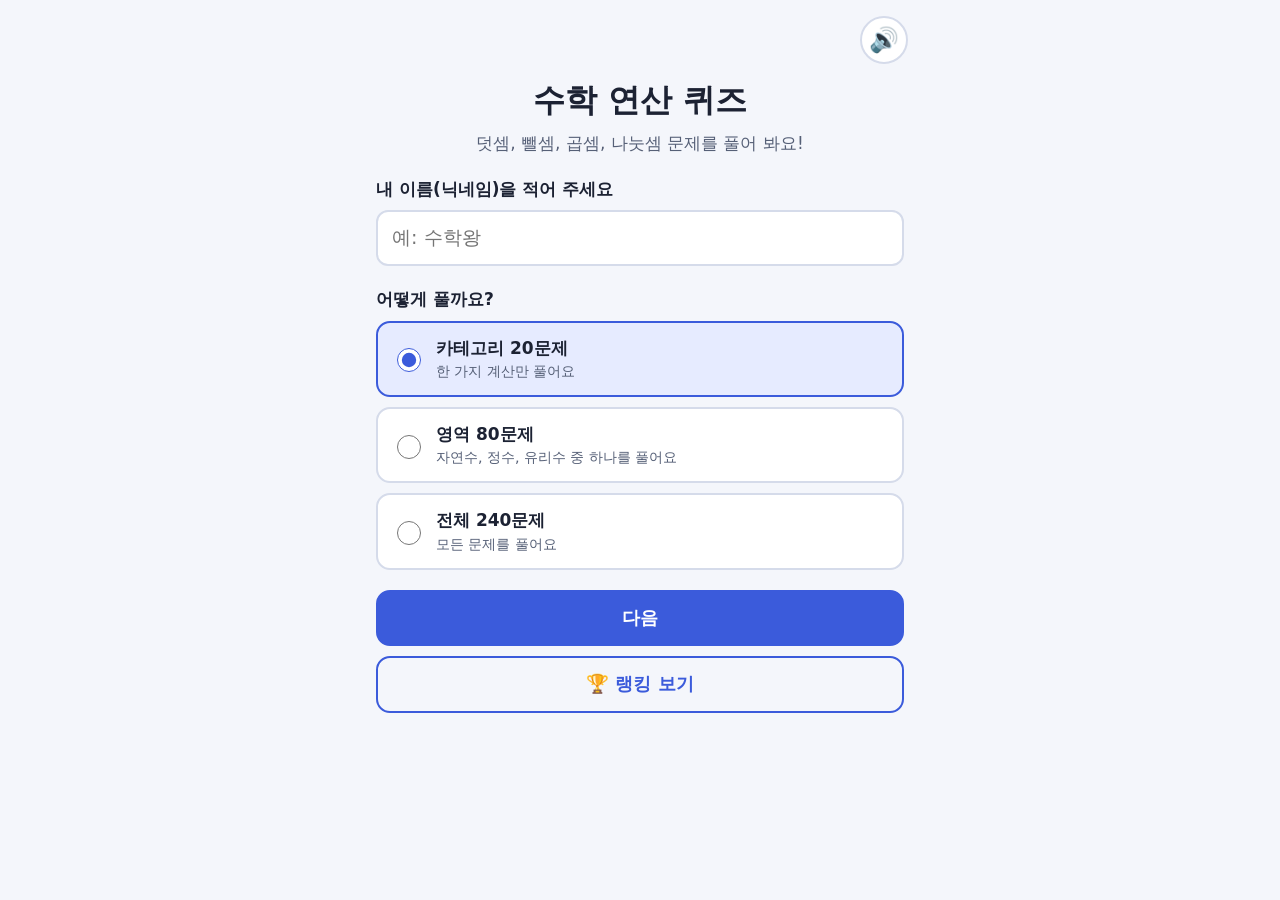
==== index.html @ 0213861a "수학 연산 퀴즈 게임 (PWA) 자연수·정수·유리수 사칙연산 4지선다 퀴즈. 점수·랭킹(localStorage), 틀린 문제 다시 풀기, 효과음, 오프라인 실행(서비스 워커) 포함" ====
<!doctype html>
<html lang="ko">
<head>
<meta charset="utf-8">
<meta name="viewport" content="width=device-width, initial-scale=1, viewport-fit=cover">
<title>수학 연산 퀴즈</title>
<meta name="description" content="자연수·정수·유리수의 사칙연산을 4지선다로 푸는 퀴즈 게임">

<!-- PWA: 홈 화면에 추가하면 주소창 없이 앱처럼 열려요 -->
<link rel="manifest" href="manifest.json">
<meta name="theme-color" content="#3b5bdb" media="(prefers-color-scheme: light)">
<meta name="theme-color" content="#11141c" media="(prefers-color-scheme: dark)">
<link rel="icon" type="image/png" sizes="192x192" href="icons/icon-192.png">
<link rel="apple-touch-icon" href="icons/apple-touch-icon.png">
<meta name="mobile-web-app-capable" content="yes">
<meta name="apple-mobile-web-app-capable" content="yes">
<meta name="apple-mobile-web-app-status-bar-style" content="default">
<meta name="apple-mobile-web-app-title" content="수학퀴즈">

<link rel="stylesheet" href="style.css">
</head>
<body>
<main id="app">

  <div class="appbar">
    <button type="button" class="icon-btn" id="sound-btn" aria-pressed="false" aria-label="소리 끄기">🔊</button>
  </div>

  <!-- 1. 홈 -->
  <section id="screen-home" class="screen" aria-labelledby="home-title">
    <h1 id="home-title" tabindex="-1" data-focus>수학 연산 퀴즈</h1>
    <p class="lead">덧셈, 뺄셈, 곱셈, 나눗셈 문제를 풀어 봐요!</p>
    <p class="notice store-notice" hidden></p>

    <form id="home-form" novalidate>
      <div class="field">
        <label for="nick">내 이름(닉네임)을 적어 주세요</label>
        <input id="nick" name="nick" type="text" maxlength="10" autocomplete="off" placeholder="예: 수학왕" aria-describedby="nick-error">
        <p id="nick-error" class="error" role="alert" hidden></p>
      </div>

      <fieldset class="modes">
        <legend>어떻게 풀까요?</legend>
        <label class="mode">
          <input type="radio" name="mode" value="category" checked>
          <span class="mode-body"><strong>카테고리 20문제</strong><small>한 가지 계산만 풀어요</small></span>
        </label>
        <label class="mode">
          <input type="radio" name="mode" value="area">
          <span class="mode-body"><strong>영역 80문제</strong><small>자연수, 정수, 유리수 중 하나를 풀어요</small></span>
        </label>
        <label class="mode">
          <input type="radio" name="mode" value="all">
          <span class="mode-body"><strong>전체 240문제</strong><small>모든 문제를 풀어요</small></span>
        </label>
      </fieldset>

      <div class="actions">
        <button type="submit" class="btn primary" id="home-go">다음</button>
        <button type="button" class="btn ghost" id="home-rank">🏆 랭킹 보기</button>
      </div>
    </form>
  </section>

  <!-- 2. 카테고리 선택 -->
  <section id="screen-cat" class="screen" aria-labelledby="cat-title" hidden>
    <button type="button" class="link" id="cat-back">← 뒤로</button>
    <h2 id="cat-title" tabindex="-1" data-focus></h2>
    <p class="lead" id="cat-help"></p>
    <div class="cat-grid" id="cat-grid"></div>
  </section>

  <!-- 3. 퀴즈 -->
  <section id="screen-quiz" class="screen" aria-label="퀴즈" hidden>
    <div class="quiz-top">
      <button type="button" class="link" id="quit">← 그만하기</button>
      <span class="score" id="score">점수 0</span>
    </div>
    <div class="progress" id="progress" role="progressbar" aria-label="진행" aria-valuemin="0" aria-valuemax="1" aria-valuenow="0">
      <div id="bar"></div>
    </div>
    <p class="progress-text" id="progress-text"></p>

    <div class="timer" id="timer" aria-hidden="true">
      <span class="timer-text" id="timer-text">⏱ 30초</span>
      <div class="timer-bar"><div id="timer-fill"></div></div>
    </div>
    <p class="sr-only">문제마다 30초 안에 풀어요. 빨리 풀수록 보너스 점수가 있어요.</p>

    <p class="tag" id="q-tag"></p>
    <h2 class="question" id="q-text" tabindex="-1" data-focus></h2>
    <div class="choices" id="choices" role="group" aria-label="보기"></div>

    <div class="feedback" id="feedback" tabindex="-1" aria-live="polite" hidden>
      <p class="fb-head"><span class="icon" id="fb-icon" aria-hidden="true"></span><span id="fb-title"></span></p>
      <p class="fb-points" id="fb-points"></p>
      <p class="fb-answer" id="fb-answer"></p>
      <p class="fb-exp" id="fb-exp"></p>
      <p class="fb-concept" id="fb-concept"></p>
      <button type="button" class="btn primary" id="next">다음</button>
    </div>

    <button type="button" class="btn ghost" id="skip" hidden>점검용: 결과로 건너뛰기 (기록 저장 안 함)</button>
  </section>

  <!-- 4. 결과 -->
  <section id="screen-result" class="screen" aria-labelledby="result-title" hidden>
    <h2 id="result-title" tabindex="-1" data-focus>결과</h2>
    <p class="lead" id="r-who"></p>
    <div class="result-card">
      <p class="r-label">최종 점수</p>
      <p class="r-score" id="r-score"></p>
      <p class="r-max" id="r-max"></p>
      <p class="r-msg" id="r-msg"></p>
    </div>
    <div class="stats">
      <div class="stat"><span class="stat-label">정답 수</span><strong id="r-correct"></strong></div>
      <div class="stat"><span class="stat-label">걸린 시간</span><strong id="r-time"></strong></div>
      <div class="stat"><span class="stat-label">내 순위</span><strong id="r-rank"></strong><small id="r-rank-sub"></small></div>
    </div>
    <p class="note" id="r-note" hidden></p>
    <p class="notice store-notice" hidden></p>
    <div class="actions">
      <button type="button" class="btn primary" id="retry">다시 도전</button>
      <button type="button" class="btn secondary" id="retry-wrong">틀린 문제만 다시 풀기</button>
      <button type="button" class="btn ghost" id="result-rank">🏆 랭킹 보기</button>
      <button type="button" class="btn ghost" id="to-home">처음으로</button>
    </div>
  </section>

  <!-- 5. 랭킹 -->
  <section id="screen-rank" class="screen" aria-labelledby="rank-title" hidden>
    <button type="button" class="link" id="rank-back">← 뒤로</button>
    <h2 id="rank-title" tabindex="-1" data-focus>🏆 랭킹</h2>
    <p class="notice store-notice" hidden></p>
    <div class="tabs" id="rank-modes" role="tablist" aria-label="랭킹 종류"></div>
    <div class="subtabs" id="rank-subs" role="tablist" aria-label="세부 종류"></div>
    <div id="rank-panel" role="tabpanel" aria-live="polite">
      <h3 id="rank-heading"></h3>
      <div id="rank-list"></div>
    </div>
    <button type="button" class="btn ghost danger" id="rank-reset">기록 지우기</button>
  </section>

</main>

<script src="questions.js"></script>
<script src="logic.js"></script>
<script src="app.js"></script>
</body>
</html>
---- style.css ----
:root {
  --bg: #f4f6fb; --card: #ffffff; --text: #1c2233; --muted: #566077; --line: #d5dbea;
  --accent: #3b5bdb; --accent-text: #ffffff; --accent-soft: #e6ebff;
  --ok: #17713f; --ok-bg: #e0f5e9; --bad: #b3261e; --bad-bg: #fdE6e3;
  --neg: #b0124f; --neg-bg: #fde4ee;
}
@media (prefers-color-scheme: dark) {
  :root {
    --bg: #11141c; --card: #1b2030; --text: #e9ecf4; --muted: #a0a9bf; --line: #333b54;
    --accent: #8ba0ff; --accent-text: #0f1220; --accent-soft: #272f50;
    --ok: #66d69b; --ok-bg: #17372a; --bad: #ff9488; --bad-bg: #432320;
    --neg: #ff8fba; --neg-bg: #4a2336;
  }
}

* { box-sizing: border-box; }
[hidden] { display: none !important; }
html { -webkit-text-size-adjust: 100%; }
body {
  margin: 0; background: var(--bg); color: var(--text);
  font-family: "Pretendard", "Malgun Gothic", "Apple SD Gothic Neo", system-ui, sans-serif;
  font-size: 1.0625rem; line-height: 1.55;
}
/* 앱으로 열었을 때 노치·홈 바에 가려지지 않게 안전 영역을 비워 둬요 */
#app {
  max-width: 560px; margin: 0 auto; min-height: 100vh; min-height: 100dvh;
  padding: max(20px, env(safe-area-inset-top)) max(16px, env(safe-area-inset-right))
           max(48px, calc(env(safe-area-inset-bottom) + 24px)) max(16px, env(safe-area-inset-left));
}
body { overscroll-behavior-y: none; touch-action: manipulation; } /* 퀴즈 중 실수로 새로고침·확대되는 것을 막아요 */
h1 { font-size: 2rem; margin: 12px 0 4px; text-align: center; }
h2 { font-size: 1.4rem; margin: 8px 0; }
p { margin: 0 0 12px; }
.lead { color: var(--muted); text-align: center; margin-bottom: 20px; }
:focus-visible { outline: 3px solid var(--accent); outline-offset: 2px; }
[tabindex="-1"]:focus { outline: none; }

/* 버튼 */
.btn {
  display: block; width: 100%; min-height: 56px; padding: 12px 20px; border-radius: 14px;
  font: inherit; font-size: 1.15rem; font-weight: 800; cursor: pointer;
  border: 2px solid var(--accent); background: var(--accent); color: var(--accent-text);
}
.btn.ghost { background: transparent; color: var(--accent); }
.link {
  font: inherit; font-weight: 700; color: var(--accent); background: none; border: 0;
  padding: 10px 4px; min-height: 48px; cursor: pointer;
}

/* 홈 */
.field { margin-bottom: 20px; }
label[for="nick"] { display: block; font-weight: 800; margin-bottom: 8px; }
input[type="text"] {
  width: 100%; min-height: 56px; padding: 10px 14px; font: inherit; font-size: 1.2rem;
  border-radius: 12px; border: 2px solid var(--line); background: var(--card); color: var(--text);
}
input[aria-invalid="true"] { border-color: var(--bad); }
.error { color: var(--bad); font-weight: 800; margin: 8px 0 0; }
.modes { border: 0; padding: 0; margin: 0 0 20px; display: grid; gap: 10px; }
.modes legend { font-weight: 800; padding: 0; margin-bottom: 8px; }
.mode {
  display: flex; align-items: center; gap: 12px; min-height: 64px; padding: 12px 14px;
  border: 2px solid var(--line); border-radius: 14px; background: var(--card); cursor: pointer;
}
.mode input { width: 24px; height: 24px; flex: none; accent-color: var(--accent); }
.mode-body { display: grid; }
.mode-body small { color: var(--muted); }
.mode:has(input:checked) { border-color: var(--accent); background: var(--accent-soft); }
.mode:has(input:focus-visible) { outline: 3px solid var(--accent); outline-offset: 2px; }

/* 카테고리 */
.cat-grid { display: grid; grid-template-columns: repeat(3, 1fr); gap: 8px; }
.col-head {
  text-align: center; font-weight: 800; padding: 8px 2px; font-size: 1.05rem;
  display: flex; flex-direction: column; justify-content: center;
}
button.col-head {
  font-family: inherit; color: var(--accent-text); background: var(--accent); border: 2px solid var(--accent);
  border-radius: 12px; min-height: 64px; cursor: pointer;
}
button.col-head small { font-weight: 500; }
.cat-card {
  display: flex; flex-direction: column; align-items: center; justify-content: center; gap: 2px;
  min-height: 92px; padding: 8px 4px; font: inherit; color: var(--text); cursor: pointer;
  background: var(--card); border: 2px solid var(--line); border-radius: 14px;
}
.cat-card .sym { font-size: 1.8rem; font-weight: 900; color: var(--accent); line-height: 1.1; }
.cat-card .name { font-weight: 800; }
.cat-card .cnt { color: var(--muted); }
.cat-card:disabled { opacity: .45; cursor: default; }
.cat-card:not(:disabled):hover { border-color: var(--accent); }

/* 퀴즈 */
.quiz-top { display: flex; justify-content: space-between; align-items: center; }
.score { font-weight: 800; background: var(--accent-soft); color: var(--accent); padding: 4px 14px; border-radius: 999px; }
.progress { height: 12px; background: var(--accent-soft); border-radius: 999px; overflow: hidden; margin: 6px 0; }
.progress > div { height: 100%; width: 0; background: var(--accent); transition: width .25s; }
.progress-text { color: var(--muted); font-weight: 700; text-align: right; margin-bottom: 8px; }
.tag { text-align: center; color: var(--muted); font-weight: 700; margin-bottom: 0; }
.question {
  font-size: clamp(2rem, 9vw, 2.8rem); font-weight: 800; text-align: center;
  margin: 12px 0 20px; line-height: 1.7; overflow-wrap: anywhere;
}
.choices { display: grid; gap: 10px; }
.choice {
  display: flex; align-items: center; gap: 12px; width: 100%; min-height: 64px; padding: 10px 14px;
  font: inherit; font-size: 1.5rem; font-weight: 700; text-align: left; cursor: pointer;
  color: var(--text); background: var(--card); border: 3px solid var(--line); border-radius: 14px;
}
.choice .letter {
  flex: none; width: 34px; height: 34px; border-radius: 50%; display: grid; place-items: center;
  font-size: 1rem; font-weight: 800; background: var(--accent-soft); color: var(--accent);
}
.choice .val { flex: 1; min-width: 0; }
.choice .mark { flex: none; font-size: 1rem; font-weight: 800; white-space: nowrap; }
.choice:not(:disabled):hover { border-color: var(--accent); }
.choice:disabled { cursor: default; color: var(--text); }
.choice.correct { border-color: var(--ok); background: var(--ok-bg); }
.choice.correct .mark { color: var(--ok); }
.choice.wrong { border-color: var(--bad); background: var(--bad-bg); }
.choice.wrong .mark { color: var(--bad); }
.choice.dim { opacity: .6; }

.feedback { margin-top: 16px; padding: 16px; border-radius: 14px; border: 2px solid var(--line); background: var(--card); }
.feedback.ok { border-color: var(--ok); background: var(--ok-bg); }
.feedback.bad { border-color: var(--bad); background: var(--bad-bg); }
.fb-head { display: flex; align-items: center; gap: 8px; font-size: 1.3rem; font-weight: 800; }
.feedback.ok .fb-head { color: var(--ok); }
.feedback.bad .fb-head { color: var(--bad); }
.fb-head .icon { font-size: 1.6rem; }
.fb-answer { font-weight: 800; }
.fb-concept { font-weight: 800; padding: 8px 12px; border-radius: 10px; background: var(--card); }
.feedback .btn { margin-top: 12px; }
#skip { margin-top: 16px; }

/* 분수 · 음수 */
.frac {
  display: inline-flex; flex-direction: column; align-items: center; vertical-align: middle;
  margin: 0 .14em; font-size: .85em; line-height: 1.2;
}
.frac .num { padding: 0 .25em; border-bottom: .1em solid currentColor; }
.frac .den { padding: 0 .25em; }
.neg {
  display: inline-block; vertical-align: middle; min-width: .9em; margin-right: .08em; text-align: center;
  font-weight: 900; color: var(--neg); background: var(--neg-bg); border-radius: .3em; padding: .05em .12em;
  line-height: 1.1;
}
.fb-exp .frac, .fb-answer .frac, .fb-concept .frac { font-size: .9em; }

/* 결과 */
.result-card { text-align: center; padding: 24px 16px; margin-bottom: 20px; background: var(--card); border: 2px solid var(--line); border-radius: 16px; }
.r-label { color: var(--muted); font-weight: 700; margin: 0; }
.r-score { font-size: 3.2rem; font-weight: 900; margin: 4px 0; line-height: 1.2; }
.r-msg { font-size: 1.2rem; font-weight: 800; margin: 0; }
.actions { display: grid; gap: 10px; }

/* 3단계: 소리 버튼 · 타이머 · 결과 · 랭킹 */
.sr-only { position: absolute; width: 1px; height: 1px; margin: -1px; padding: 0; overflow: hidden; clip: rect(0 0 0 0); white-space: nowrap; border: 0; }
.appbar { display: flex; justify-content: flex-end; min-height: 48px; margin: -8px -4px 0 0; }
.icon-btn {
  width: 48px; height: 48px; font-size: 1.5rem; line-height: 1; cursor: pointer; border-radius: 50%;
  border: 2px solid var(--line); background: var(--card); color: var(--text);
}
.icon-btn[aria-pressed="true"] { background: var(--accent-soft); }
.actions { margin-top: 4px; }
.btn.secondary { background: var(--accent-soft); color: var(--accent); }
.btn.danger { color: var(--bad); border-color: var(--bad); }
.btn:disabled { opacity: .5; cursor: not-allowed; }
.notice {
  padding: 10px 14px; border-radius: 12px; font-weight: 700; color: var(--text);
  background: var(--neg-bg); border: 2px solid var(--neg);
}
.note { text-align: center; color: var(--muted); font-weight: 700; }

.timer { display: flex; align-items: center; gap: 10px; margin-bottom: 4px; }
.timer-text { flex: none; min-width: 5.5em; font-weight: 800; font-variant-numeric: tabular-nums; }
.timer-bar { flex: 1; height: 10px; border-radius: 999px; background: var(--accent-soft); overflow: hidden; }
.timer-bar > div { height: 100%; width: 100%; background: var(--accent); }
.timer.low .timer-text { color: var(--bad); }
.timer.low .timer-bar > div { background: var(--bad); }
.fb-points { font-weight: 800; }

.r-max { color: var(--muted); font-weight: 700; margin: 0 0 8px; }
.stats { display: grid; grid-template-columns: repeat(3, 1fr); gap: 8px; margin-bottom: 16px; }
.stat {
  display: flex; flex-direction: column; align-items: center; justify-content: center; text-align: center;
  padding: 12px 4px; border-radius: 14px; background: var(--card); border: 2px solid var(--line);
}
.stat-label { color: var(--muted); font-weight: 700; font-size: .9rem; }
.stat strong { font-size: 1.35rem; line-height: 1.3; }
.stat small { color: var(--muted); font-weight: 700; }

.tabs, .subtabs { display: flex; flex-wrap: wrap; gap: 8px; margin-bottom: 10px; }
.tab {
  flex: 1 1 auto; min-height: 48px; padding: 8px 12px; font: inherit; font-weight: 800; cursor: pointer;
  border-radius: 12px; border: 2px solid var(--line); background: var(--card); color: var(--text);
}
.tab[aria-selected="true"] { background: var(--accent); border-color: var(--accent); color: var(--accent-text); }
.subtabs { display: grid; grid-template-columns: repeat(3, 1fr); gap: 6px; }
.subtabs .tab { min-height: 48px; padding: 6px 2px; font-size: .92rem; font-weight: 700; }
#rank-panel h3 { font-size: 1.15rem; margin: 14px 0 8px; }
.rank-empty { text-align: center; color: var(--muted); font-weight: 700; padding: 24px 8px; }
.rank-table { width: 100%; border-collapse: collapse; margin-bottom: 16px; }
.rank-table th { font-size: .85rem; color: var(--muted); text-align: left; padding: 4px 6px; }
.rank-table td { padding: 10px 6px; border-top: 1px solid var(--line); vertical-align: middle; }
.rank-table .n { font-weight: 900; text-align: center; width: 1%; white-space: nowrap; }
.rank-table .who { font-weight: 800; overflow-wrap: anywhere; }
.rank-table .when { display: block; color: var(--muted); font-size: .8rem; font-weight: 500; }
.rank-table .num { font-weight: 800; font-variant-numeric: tabular-nums; white-space: nowrap; }
.rank-table tr.me td { background: var(--accent-soft); border-top-color: var(--accent); }
.rank-table tr.me .who::after {
  content: "방금"; margin-left: 6px; padding: 1px 8px; border-radius: 999px; font-size: .75rem;
  background: var(--accent); color: var(--accent-text); vertical-align: middle;
}
.rank-table tr.gap td { text-align: center; color: var(--muted); padding: 2px; border-top: 0; }

@media (min-width: 560px) {
  .choices { grid-template-columns: 1fr 1fr; }
  #app { padding-top: 24px; }
}
@media (prefers-reduced-motion: reduce) {
  .progress > div { transition: none; }
}
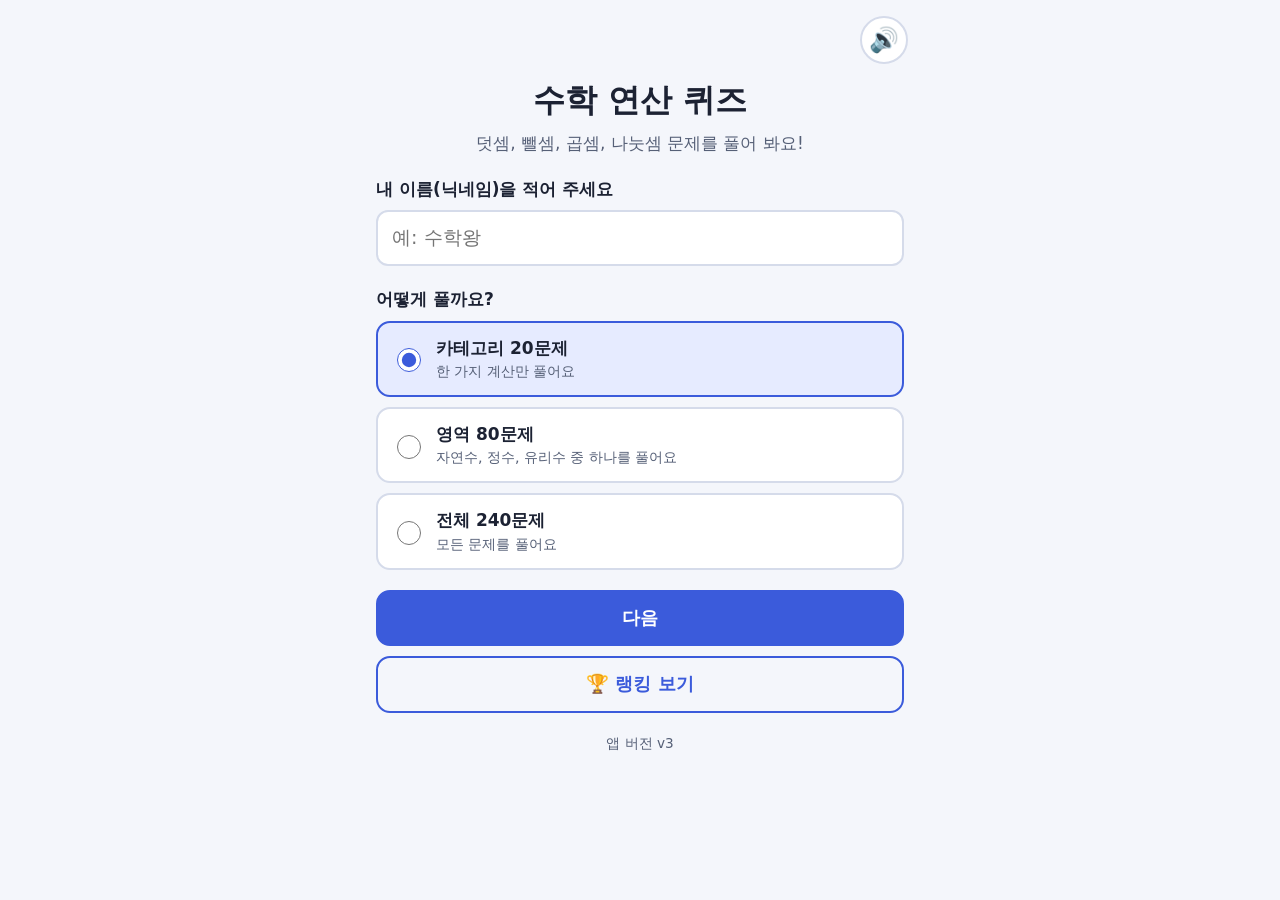
==== commit 024b665d: "분수선을 별도 요소로 그리고 분수 코드를 하나로 통합, 업데이트 즉시 반영 - 분수선을 border 대신 별도 요소(.frac-bar)에 background: currentColo" ====
--- a/index.html
+++ b/index.html
@@ -60,6 +60,7 @@
         <button type="button" class="btn ghost" id="home-rank">🏆 랭킹 보기</button>
       </div>
     </form>
+    <p class="app-version" id="app-version"></p>
   </section>
 
   <!-- 2. 카테고리 선택 -->
--- a/style.css
+++ b/style.css
@@ -114,12 +114,13 @@
 .choice .val { flex: 1; min-width: 0; }
 .choice .mark { flex: none; font-size: 1rem; font-weight: 800; white-space: nowrap; }
 .choice:not(:disabled):hover { border-color: var(--accent); }
+.choice:not(:disabled):active { border-color: var(--accent); background: var(--accent-soft); } /* 누르는 동안: 글자색(=분수선 색)은 그대로 */
 .choice:disabled { cursor: default; color: var(--text); }
 .choice.correct { border-color: var(--ok); background: var(--ok-bg); }
 .choice.correct .mark { color: var(--ok); }
 .choice.wrong { border-color: var(--bad); background: var(--bad-bg); }
 .choice.wrong .mark { color: var(--bad); }
-.choice.dim { opacity: .6; }
+.choice.dim { opacity: .75; }
 
 .feedback { margin-top: 16px; padding: 16px; border-radius: 14px; border: 2px solid var(--line); background: var(--card); }
 .feedback.ok { border-color: var(--ok); background: var(--ok-bg); }
@@ -134,18 +135,31 @@
 #skip { margin-top: 16px; }
 
 /* 분수 · 음수 */
+/* 분수: 문제·보기·정답 표시·해설·개념이 모두 이 규칙 하나를 써요(위치별 덮어쓰기 없음).
+   분수선(.frac-bar)은 border 가 아니라 별도 요소에 background: currentColor 로 그려서 글자와 같은 밝은 색이 돼요.
+   높이는 max(2px, .12em): 아무리 작은 글씨에서도 2px 밑으로 줄지 않아요.
+   align-items: stretch 로 분자·분모 중 긴 쪽 너비까지 늘어나 선이 그 너비만큼 꽉 차요.
+   flex: none + min-height 로 flex 레이아웃(보기 버튼 안)에서도 선이 줄어들거나 0 이 되지 않아요. */
 .frac {
-  display: inline-flex; flex-direction: column; align-items: center; vertical-align: middle;
-  margin: 0 .14em; font-size: .85em; line-height: 1.2;
-}
-.frac .num { padding: 0 .25em; border-bottom: .1em solid currentColor; }
-.frac .den { padding: 0 .25em; }
+  display: inline-flex; flex-direction: column; align-items: stretch; vertical-align: middle;
+  margin: 0 .22em; font-size: .85em; line-height: 1.2; text-align: center; color: inherit;
+}
+.frac .num, .frac .den { display: block; padding: 0 .3em; }
+.frac .num { padding-bottom: .06em; }
+.frac .den { padding-top: .06em; }
+.frac .frac-bar {
+  display: block; flex: none; align-self: stretch; box-sizing: border-box;
+  height: max(2px, .12em); min-height: 2px; background: currentColor;
+  -webkit-print-color-adjust: exact; print-color-adjust: exact;
+}
+@media (forced-colors: active) {  /* 고대비 모드에서는 배경색이 바뀌므로 시스템 글자색으로 고정 */
+  .frac .frac-bar { forced-color-adjust: none; background: CanvasText; }
+}
 .neg {
   display: inline-block; vertical-align: middle; min-width: .9em; margin-right: .08em; text-align: center;
   font-weight: 900; color: var(--neg); background: var(--neg-bg); border-radius: .3em; padding: .05em .12em;
   line-height: 1.1;
 }
-.fb-exp .frac, .fb-answer .frac, .fb-concept .frac { font-size: .9em; }
 
 /* 결과 */
 .result-card { text-align: center; padding: 24px 16px; margin-bottom: 20px; background: var(--card); border: 2px solid var(--line); border-radius: 16px; }
@@ -171,6 +185,7 @@
   background: var(--neg-bg); border: 2px solid var(--neg);
 }
 .note { text-align: center; color: var(--muted); font-weight: 700; }
+.app-version { text-align: center; color: var(--muted); font-size: .85rem; margin: 20px 0 0; }
 
 .timer { display: flex; align-items: center; gap: 10px; margin-bottom: 4px; }
 .timer-text { flex: none; min-width: 5.5em; font-weight: 800; font-variant-numeric: tabular-nums; }
